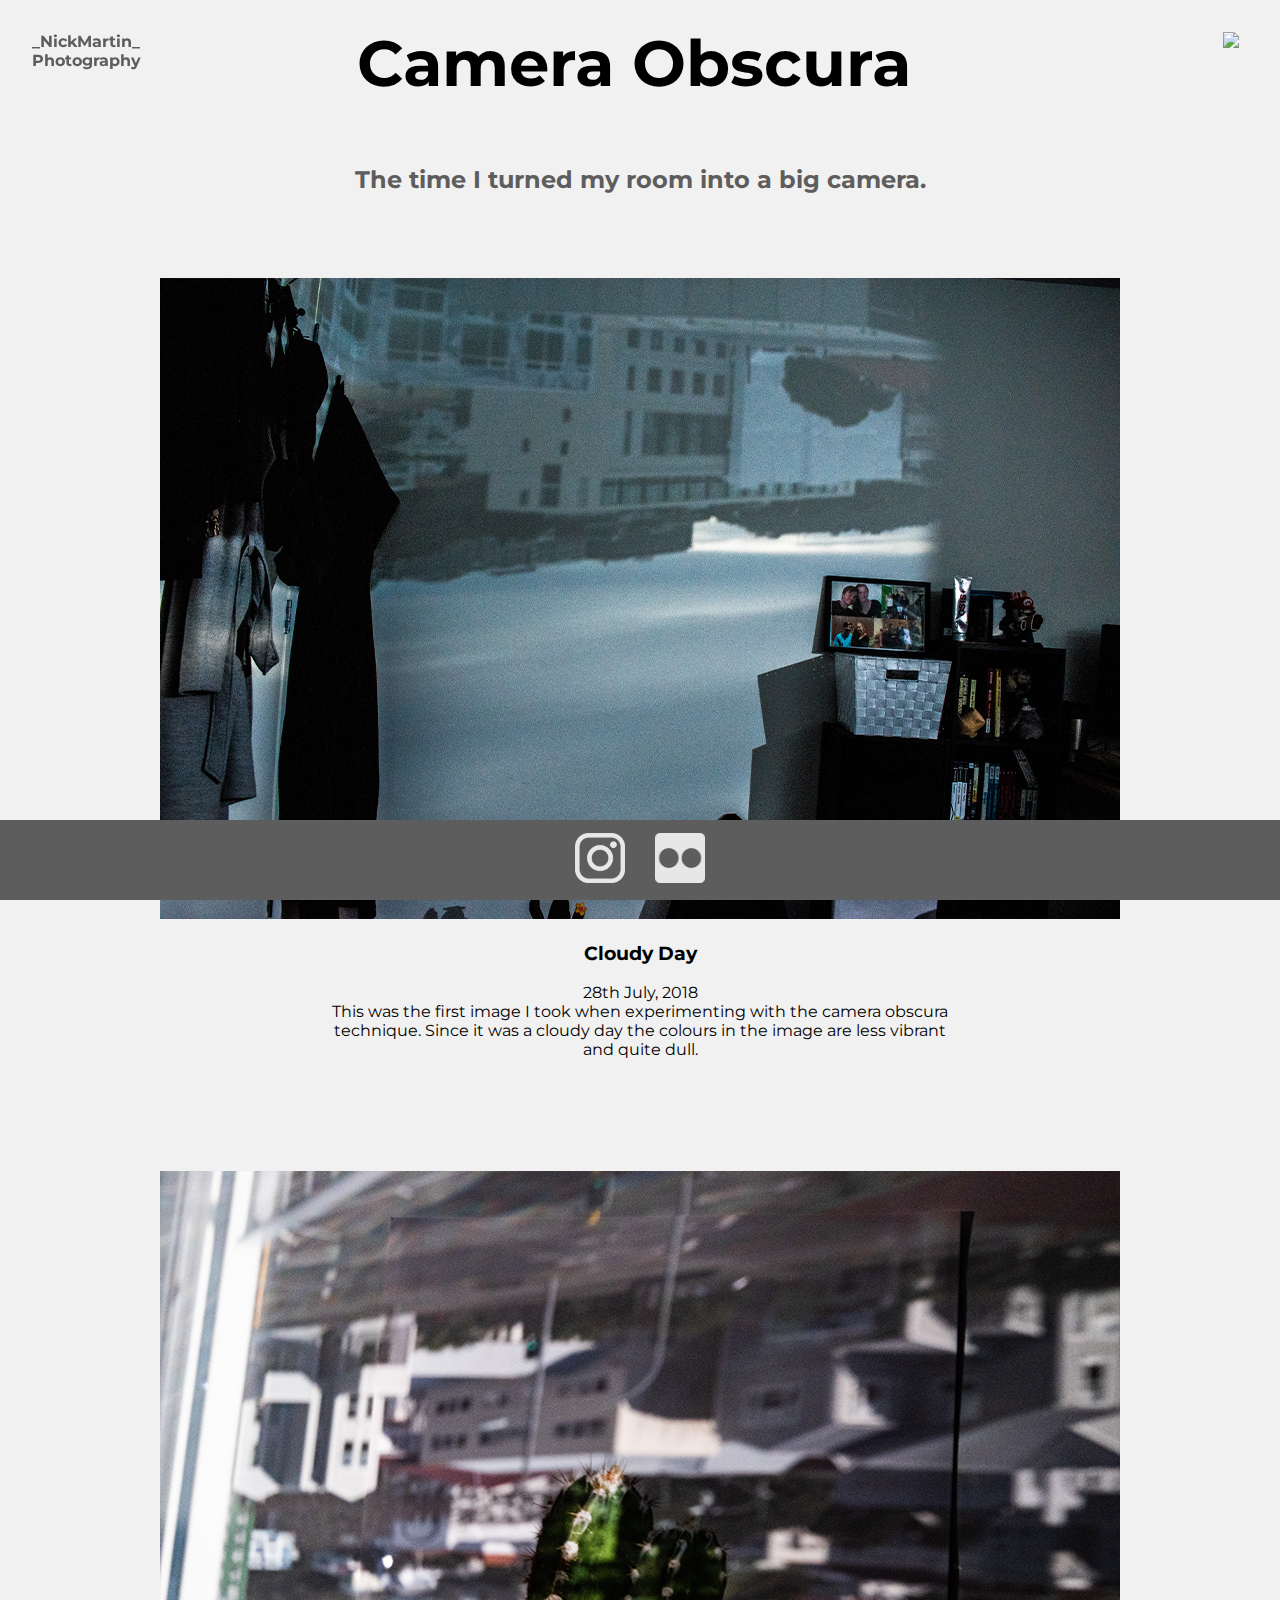
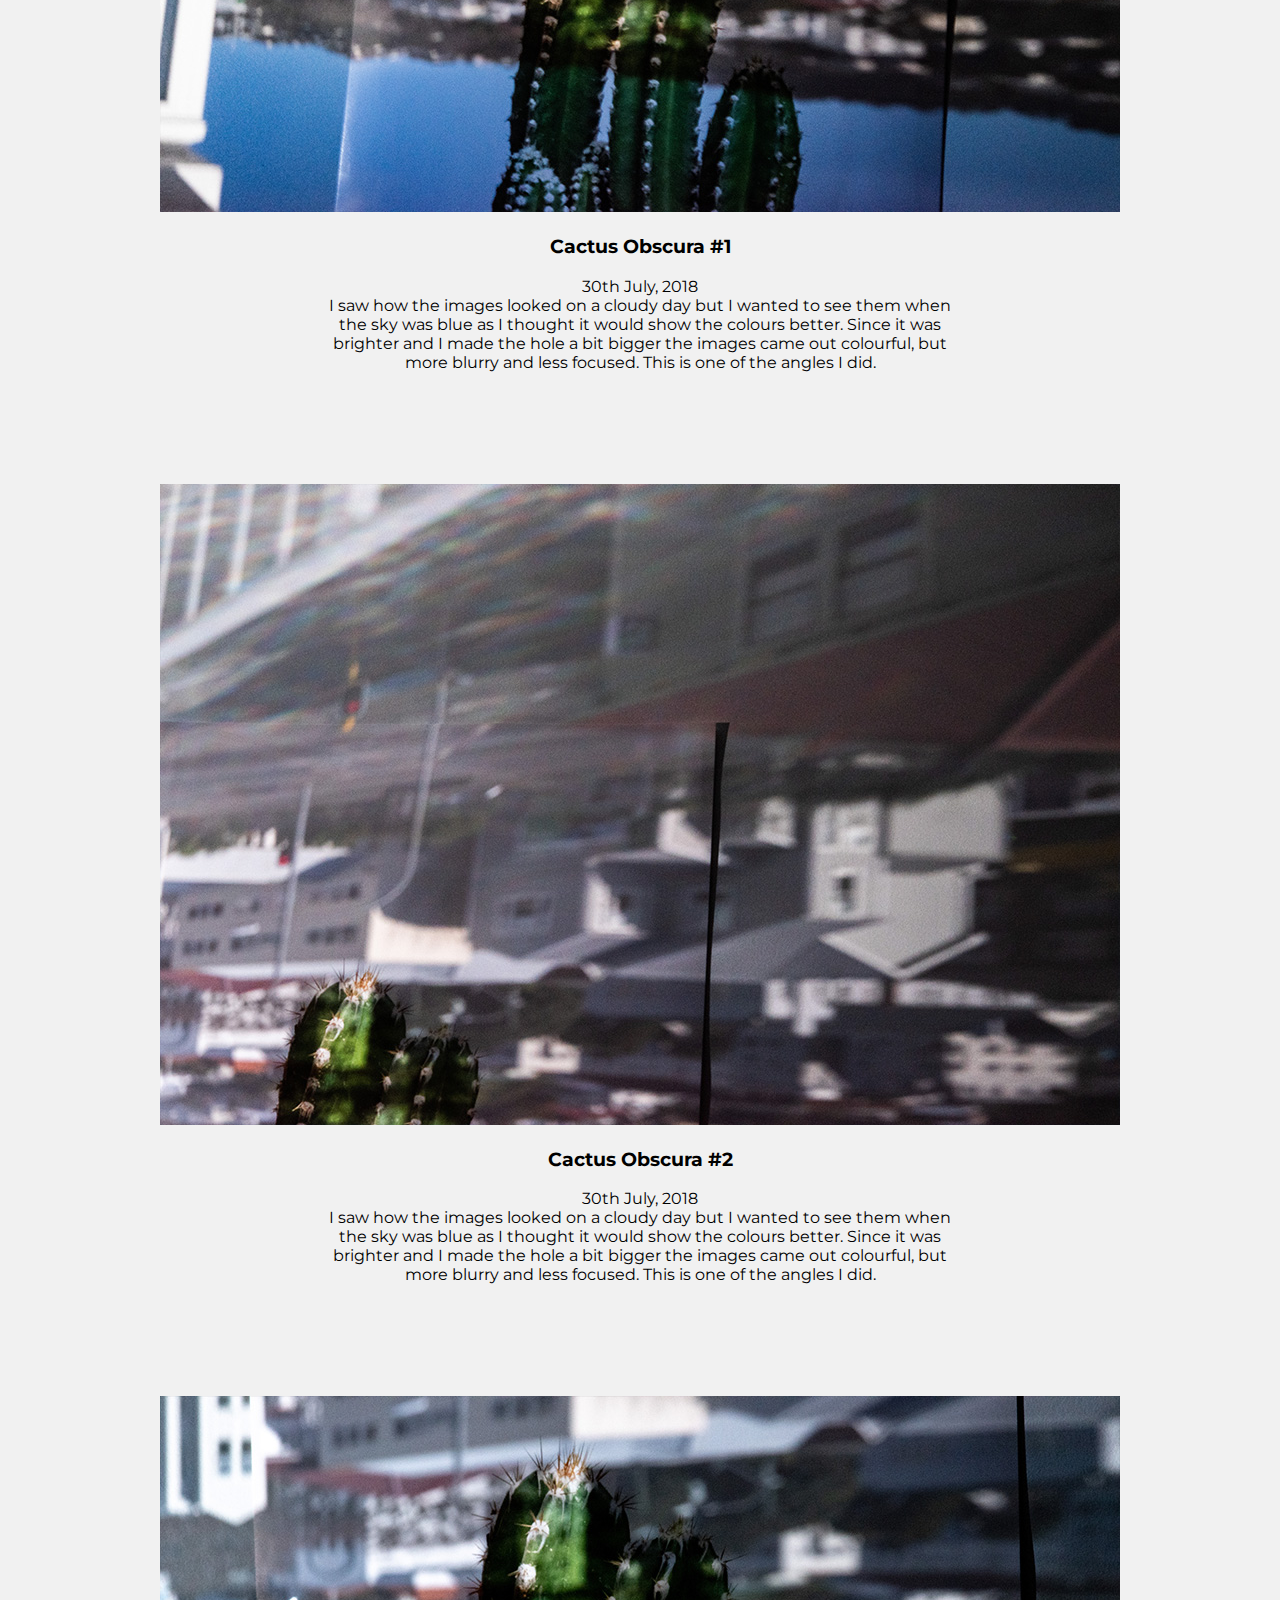
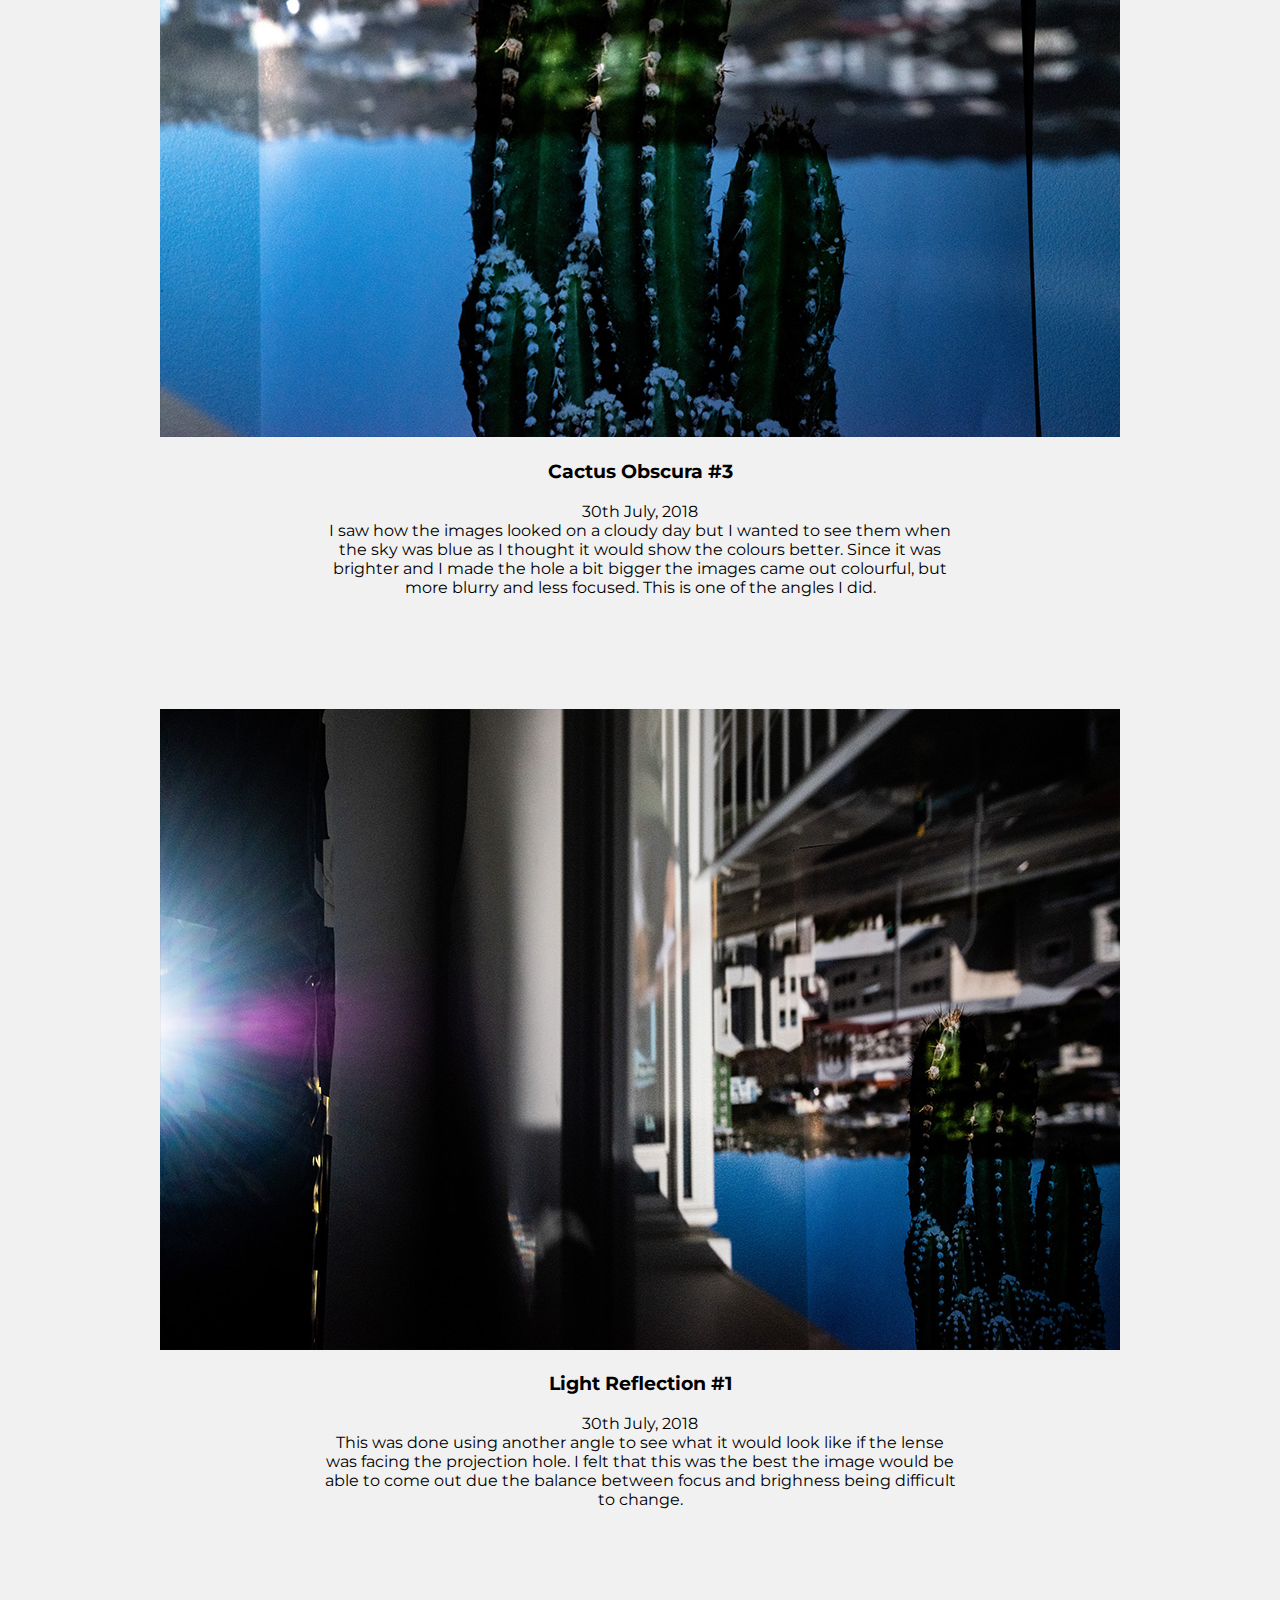
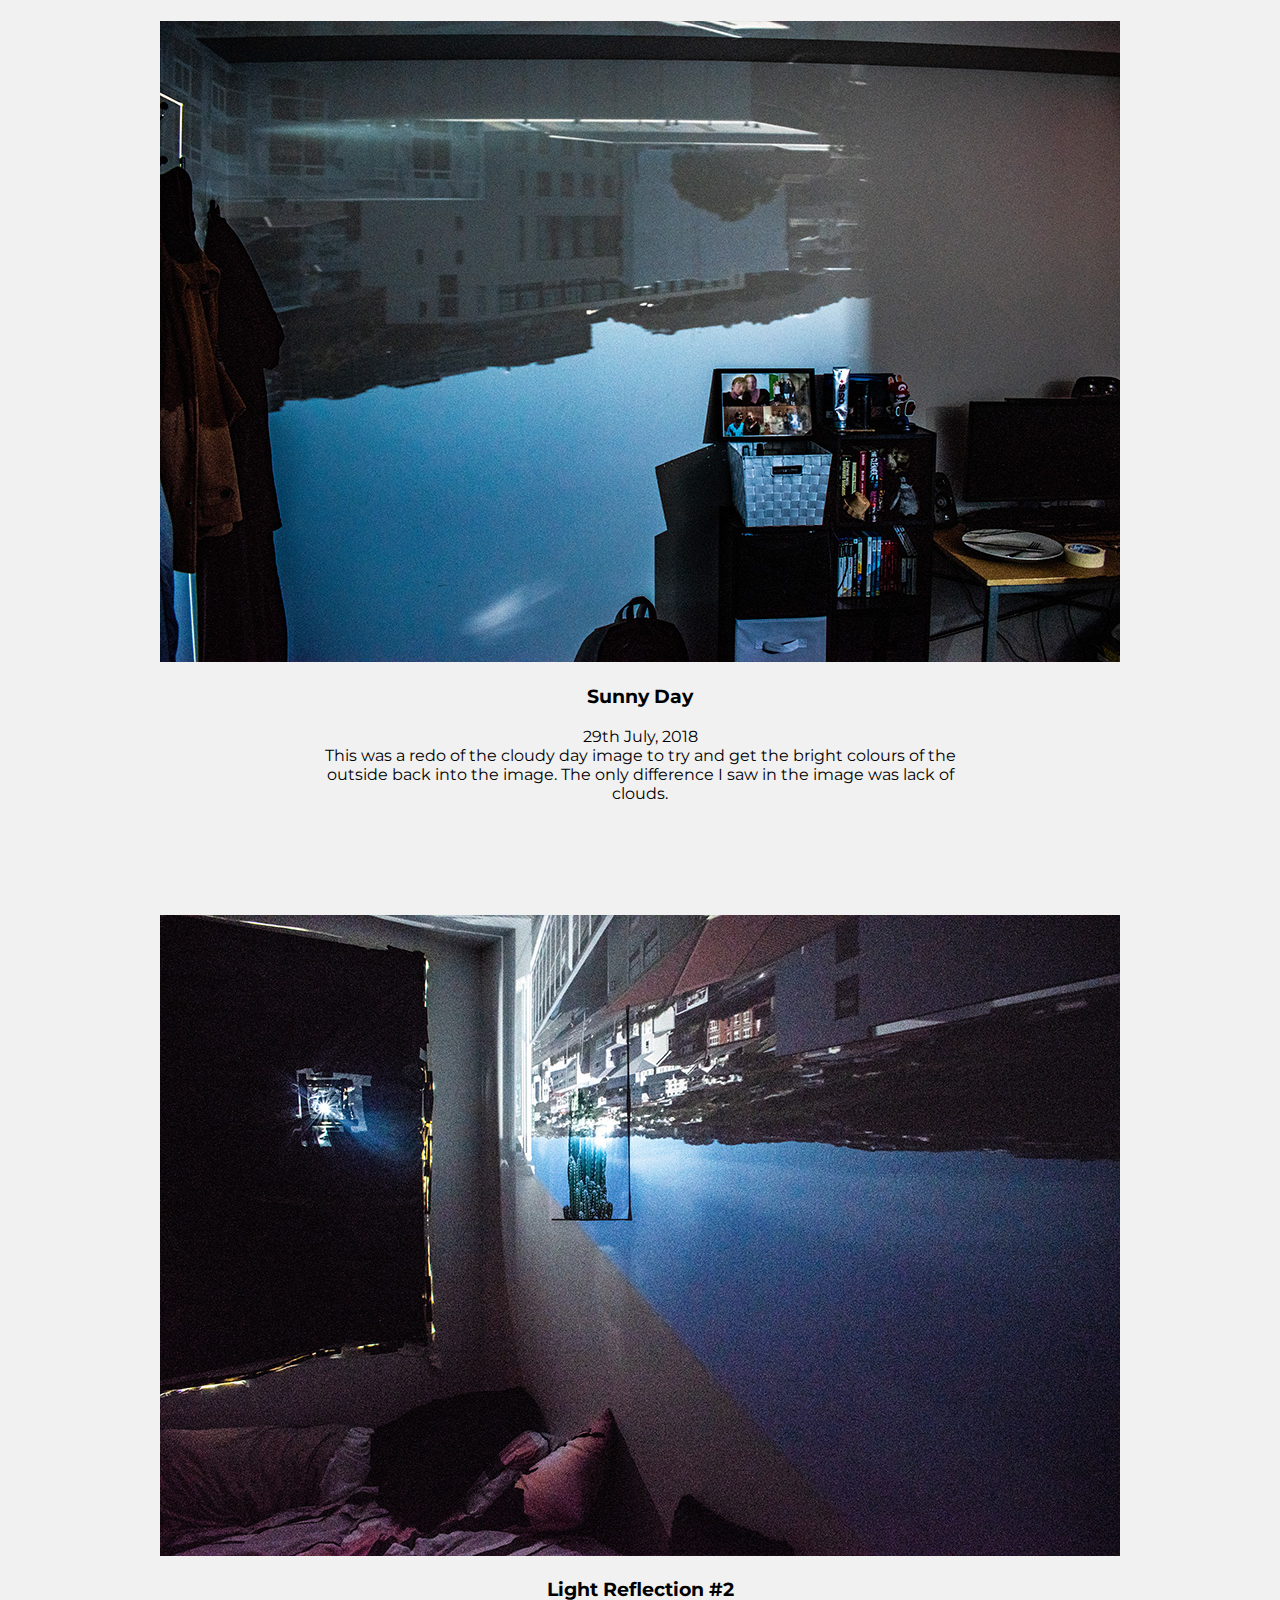
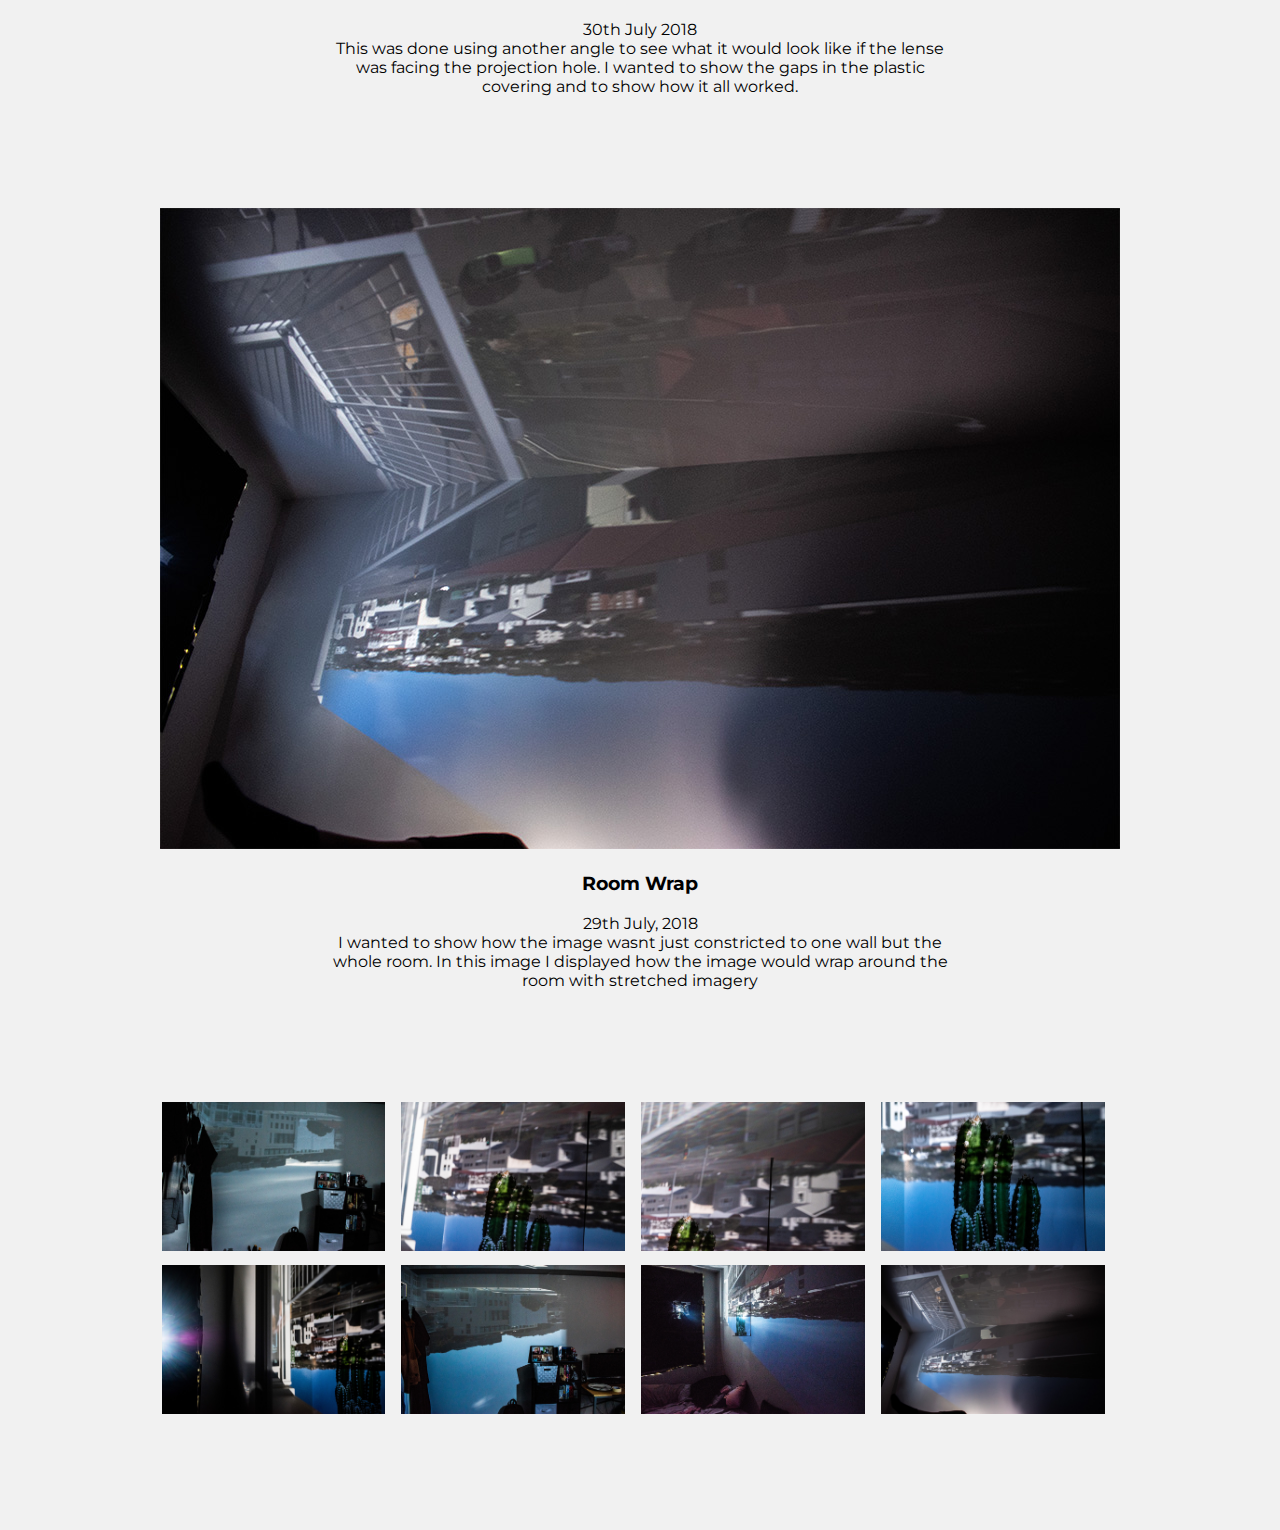
==== CameraObscura.html @ e23b74ee "Add files via upload" ====
<!DOCTYPE html>
<html lang="en">
<head>
    <meta charset="UTF-8">
    <meta name="viewport" content="width=device-width, initial-scale=1.0">
    <meta http-equiv="X-UA-Compatible" content="ie=edge">
    <link rel="stylesheet" href="style/style.css">
    <title>Camera Obscura</title>
</head>
<body>
    
	<nav id="overlay">
		
        <img src="style/images/Close.svg" class="close-btn" id="close-menu">
        
        <ul>
            <li>
                <a href="index.html">Gallery</a>
            </li>
            <li>
                <a href="CameraObscura.html">CameraObscura</a>
            </li>
            <li>
                <a href="LightPainting.html">LightPainting</a>
            </li>
            <li>
                <a href="Lumograph.html">Lomography</a>
            </li>
            <li>
                <a href="Mood.html">Mood</a>
            </li>
            <li>
                <a href="Night.html">Night</a>
            </li>
            <li>
                <a href="Sparetime.html">Sparetime</a>
            </li>
            <li>
                <a href="Contacts.html">Contact</a>
            </li>
        </ul>
	</nav>

	<header>
		<a href="index.html" class="logo">_NickMartin_ <br>Photography</a>
		<img src="style/images/Menu.svg" class="menu-btn" id="open-menu">
	</header>

	<section>
		<h1>Camera Obscura</h1>
	</section>

    <script>
        var overlay = document.getElementById('overlay');
        var closeMenu = document.getElementById('close-menu');

        document.getElementById('open-menu').addEventListener('click', function(){
            overlay.classList.add('show-menu');
        })

        document.getElementById('close-menu').addEventListener('click', function(){
            overlay.classList.remove('show-menu');
        })

        // Open the Modal
        function openModal() {
            document.getElementById("myModal").style.display = "block";
        }

        // Close the Modal
        function closeModal() {
            document.getElementById("myModal").style.display = "none";
        }

        var slideIndex = 1;
            showSlides(slideIndex);

        // Next/previous controls
        function plusSlides(n) {
            showSlides(slideIndex += n);
        }

        // Thumbnail image controls
        function currentSlide(n) {
            showSlides(slideIndex = n);
        }

        function showSlides(n) {
            var i;
            var slides = document.getElementsByClassName("mySlides");
            var dots = document.getElementsByClassName("demo");
            var captionText = document.getElementById("caption");
            if (n > slides.length) {slideIndex = 1}
            if (n < 1) {slideIndex = slides.length}
            for (i = 0; i < slides.length; i++) {
                slides[i].style.display = "none";
            }
            for (i = 0; i < dots.length; i++) {
                dots[i].className = dots[i].className.replace(" active", "");
            }
            slides[slideIndex-1].style.display = "block";
            dots[slideIndex-1].className += " active";
            captionText.innerHTML = dots[slideIndex-1].alt;
            }
    </script>

    <div class="homeText">
        <h2>The time I turned my room into a big camera.</h2>
    </div>

    <div class="Start">
        <img src="style/Images/CameraObscura/CO1.jpg">
        <h3>Cloudy Day</h3>
        <p>28th July, 2018<br>
        This was the first image I took when experimenting with the camera obscura technique. Since it was a cloudy day the colours in the image are less vibrant and quite dull.</p>
        <img src="style/Images/CameraObscura/CO2.jpg">
        <h3>Cactus Obscura #1</h3>
        <p>30th July, 2018<br>
        I saw how the images looked on a cloudy day but I wanted to see them when the sky was blue as I thought it would show the colours better. Since it was brighter and I made the hole a bit bigger the images came out colourful, but more blurry and less focused. This is one of the angles I did.</p>
        <img src="style/Images/CameraObscura/CO3.jpg">
        <h3>Cactus Obscura #2</h3>
        <p>30th July, 2018<br>
        I saw how the images looked on a cloudy day but I wanted to see them when the sky was blue as I thought it would show the colours better. Since it was brighter and I made the hole a bit bigger the images came out colourful, but more blurry and less focused. This is one of the angles I did.</p>
        <img src="style/Images/CameraObscura/CO4.jpg">
        <h3>Cactus Obscura #3</h3>
        <p>30th July, 2018<br>
        I saw how the images looked on a cloudy day but I wanted to see them when the sky was blue as I thought it would show the colours better. Since it was brighter and I made the hole a bit bigger the images came out colourful, but more blurry and less focused. This is one of the angles I did.</p>
        <img src="style/Images/CameraObscura/CO5.jpg">
        <h3>Light Reflection #1</h3>
        <p>30th July, 2018<br>
        This was done using another angle to see what it would look like if the lense was facing the projection hole. I felt that this was the best the image would be able to come out due the balance between focus and brighness being difficult to change. </p>
        <img src="style/Images/CameraObscura/CO6.jpg">
        <h3>Sunny Day</h3>
        <p>29th July, 2018<br>
        This was a redo of the cloudy day image to try and get the bright colours of the outside back into the image. The only difference I saw in the image was lack of clouds.</p>
        <img src="style/Images/CameraObscura/CO7.jpg">
        <h3>Light Reflection #2</h3>
        <p>30th July 2018<br>
        This was done using another angle to see what it would look like if the lense was facing the projection hole. I wanted to show the gaps in the plastic covering and to show how it all worked.</p>
        <img src="style/Images/CameraObscura/CO8.jpg">
        <h3>Room Wrap</h3>
        <p>29th July, 2018<br>
        I wanted to show how the image wasnt just constricted to one wall but the whole room. In this image I displayed how the image would wrap around the room with stretched imagery</p>
    </div>

    <div class="row">
        <div class="column">
            <img src="style/Images/CameraObscura/CO1.jpg" onclick="openModal();currentSlide(1)" class="hover-shadow">
        </div>
        <div class="column">
            <img src="style/Images/CameraObscura/CO2.jpg" onclick="openModal();currentSlide(2)" class="hover-shadow">
        </div>
        <div class="column">
            <img src="style/Images/CameraObscura/CO3.jpg" onclick="openModal();currentSlide(3)" class="hover-shadow">
        </div>
        <div class="column">
            <img src="style/Images/CameraObscura/CO4.jpg" onclick="openModal();currentSlide(4)" class="hover-shadow">
        </div>
    </div>
    <div class="row">
        <div class="column">
            <img src="style/Images/CameraObscura/CO5.jpg" onclick="openModal();currentSlide(5)" class="hover-shadow">
        </div>
        <div class="column">
            <img src="style/Images/CameraObscura/CO6.jpg" onclick="openModal();currentSlide(6)" class="hover-shadow">
        </div>
        <div class="column">
            <img src="style/Images/CameraObscura/CO7.jpg" onclick="openModal();currentSlide(7)" class="hover-shadow">
        </div>
        <div class="column">
            <img src="style/Images/CameraObscura/CO8.jpg" onclick="openModal();currentSlide(8)" class="hover-shadow">
        </div>
    </div>

    <div id="myModal" class="modal">
    <span class="close cursor" onclick="closeModal()">&times;</span>
    <div class="modal-content">

    <div class="mySlides">
      <div class="numbertext">1 / 8</div>
      <img src="style/Images/CameraObscura/CO1.jpg" style="width:100%">
    </div>

    <div class="mySlides">
      <div class="numbertext">2 / 8</div>
      <img src="style/Images/CameraObscura/CO2.jpg" style="width:100%">
    </div>

    <div class="mySlides">
      <div class="numbertext">3 / 8</div>
      <img src="style/Images/CameraObscura/CO3.jpg" style="width:100%">
    </div>

    <div class="mySlides">
      <div class="numbertext">4 / 8</div>
      <img src="style/Images/CameraObscura/CO4.jpg" style="width:100%">
    </div>

     <div class="mySlides">
      <div class="numbertext">5 / 8</div>
      <img src="style/Images/CameraObscura/CO5.jpg" style="width:100%">
    </div>

     <div class="mySlides">
      <div class="numbertext">6 / 8</div>
      <img src="style/Images/CameraObscura/CO6.jpg" style="width:100%">
    </div>

     <div class="mySlides">
      <div class="numbertext">7 / 8</div>
      <img src="style/Images/CameraObscura/CO7.jpg" style="width:100%">
    </div>

     <div class="mySlides">
      <div class="numbertext">8 / 8</div>
      <img src="style/Images/CameraObscura/CO8.jpg" style="width:100%">
    </div>

    <!-- Next/previous controls -->
    <a class="prev" onclick="plusSlides(-1)">&#10094;</a>
    <a class="next" onclick="plusSlides(1)">&#10095;</a>

    <!-- Caption text -->
    <div class="caption-container">
      <p id="caption"></p>
    </div>

    <div class="column">
      <img class="demo" src="style/Images/CameraObscura/CO1.jpg" onclick="currentSlide(1)" alt="Camera Obscura">
    </div>

    <div class="column">
      <img class="demo" src="style/Images/CameraObscura/CO2.jpg" onclick="currentSlide(2)" alt="Camera Obscura">
    </div>

    <div class="column">
      <img class="demo" src="style/Images/CameraObscura/CO3.jpg" onclick="currentSlide(3)" alt="Camera Obscura">
    </div>

    <div class="column">
      <img class="demo" src="style/Images/CameraObscura/CO4.jpg" onclick="currentSlide(4)" alt="Camera Obscura">
    </div>

    <div class="column">
      <img class="demo" src="style/Images/CameraObscura/CO5.jpg" onclick="currentSlide(5)" alt="Camera Obscura">
    </div>

    <div class="column">
      <img class="demo" src="style/Images/CameraObscura/CO6.jpg" onclick="currentSlide(6)" alt="Camera Obscura">
    </div>

    <div class="column">
      <img class="demo" src="style/Images/CameraObscura/CO7.jpg" onclick="currentSlide(7)" alt="Camera Obscura">
    </div>

    <div class="column">
      <img class="demo" src="style/Images/CameraObscura/CO8.jpg" onclick="currentSlide(8)" alt="Camera Obscura">
    </div>
</div>
</div>

    <div class="footer">
    <div class="logos">
        <a href="https://www.instagram.com/nick_martin_designs/">
            <img src="style/Images/InstagramLogo.png">
        </a>
        <a href="https://www.flickr.com/photos/159638855@N03/">
            <img src="style/Images/FlickrLogo.png">
        </a>      
    </div>
</div>

</body>
</html>
---- style/style.css ----
@import url("http://fonts.googleapis.com/css?family=Montserrat:400,700");
body, html {
  font-family: 'Montserrat';
  margin: 0;
  background-color: #f1f1f1;
  padding-bottom: 4%;
}

body a, html a {
  text-decoration: none;
}

header {
  padding: 2em;
}

header .logo {
  position: fixed;
  color: #5e5d5d;
  font-weight: bold;
}

header .menu-btn {
  width: 25px;
  float: right;
  cursor: pointer;
}

section {
  padding: 4em;
}

section h1 {
  font-size: 4em;
  margin: 1em, auto;
  margin-left: 12%;
  margin-top: -9%;
  width: 75%;
  text-align: center;
}

@media only screen and (max-width: 600px){
body{

}
nav ul{
  text-align: center;
  list-style-type: none;
  margin-top: 30%;
  padding: 0;
  }

  nav li {
    padding-bottom: -20px;
  }

  header .logo {
    position: relative;
  }

  section h1 {
    text-align: center;
    margin-left: 0;
    margin-top: 0%; 
  }

}


nav {
  position: absolute;
  background: #5e5d5d;
  padding: 2em;
  width: calc(100% - 4em);
  height: calc(100vh - 4em);
  display: none;
  -webkit-transform: scaleX(0);
          transform: scaleX(0);
  -webkit-transform-origin: right;
          transform-origin: right;
}

nav .close-btn {
  width: 18px;
  float: right;
  cursor: pointer;
  opacity: 0;
}

@media only screen and (min-width: 768px) {
nav ul {
  list-style-type: none;
  margin: 30% auto 0 auto;
  padding: 0;
  display: -ms-grid;
  display: grid;
  -ms-grid-columns: (2)[4];
      grid-template-columns: repeat(4, auto);
  width: 80%;
}}

nav a {
  color: white;
  font-weight: bold;
  font-size: 1.8em;
}

nav li {
  opacity: 0;
  margin-bottom: 10%;
}


.show-menu {
  display: block;
  -webkit-animation: slide-menu 1s ease-in forwards;
          animation: slide-menu 1s ease-in forwards;
}

.show-menu .close-btn {
  -webkit-animation: show-x 1s 1s forwards;
          animation: show-x 1s 1s forwards;
}

.show-menu li:nth-of-type(1) {
  -webkit-animation: menu-item-anim .6s forwards 1s ease-in-out;
          animation: menu-item-anim .6s forwards 1s ease-in-out;
}

.show-menu li:nth-of-type(2) {
  -webkit-animation: menu-item-anim .6s forwards 1.2s ease-in-out;
          animation: menu-item-anim .6s forwards 1.2s ease-in-out;
}

.show-menu li:nth-of-type(3) {
  -webkit-animation: menu-item-anim .6s forwards 1.4s ease-in-out;
          animation: menu-item-anim .6s forwards 1.4s ease-in-out;
}

.show-menu li:nth-of-type(4) {
  -webkit-animation: menu-item-anim .6s forwards 1.6s ease-in-out;
          animation: menu-item-anim .6s forwards 1.6s ease-in-out;
}

.show-menu li:nth-of-type(5) {
  -webkit-animation: menu-item-anim .6s forwards 1.8s ease-in-out;
          animation: menu-item-anim .6s forwards 1.8s ease-in-out;
}

.show-menu li:nth-of-type(6) {
  -webkit-animation: menu-item-anim .6s forwards 2.0s ease-in-out;
          animation: menu-item-anim .6s forwards 2.0s ease-in-out;
}

.show-menu li:nth-of-type(7) {
  -webkit-animation: menu-item-anim .6s forwards 2.2s ease-in-out;
          animation: menu-item-anim .6s forwards 2.2s ease-in-out;
}

.show-menu li:nth-of-type(8) {
  -webkit-animation: menu-item-anim .6s forwards 2.4s ease-in-out;
          animation: menu-item-anim .6s forwards 2.4s ease-in-out;
}


@-webkit-keyframes slide-menu {
  from {
    -webkit-transform: scaleX(0);
            transform: scaleX(0);
  }
  to {
    -webkit-transform: scaleX(1);
            transform: scaleX(1);
  }
}

@keyframes slide-menu {
  from {
    -webkit-transform: scaleX(0);
            transform: scaleX(0);
  }
  to {
    -webkit-transform: scaleX(1);
            transform: scaleX(1);
  }
}

@-webkit-keyframes show-x {
  from {
    opacity: 0;
  }
  to {
    opacity: 1;
  }
}

@keyframes show-x {
  from {
    opacity: 0;
  }
  to {
    opacity: 1;
  }
}

@-webkit-keyframes menu-item-anim {
  from {
    -webkit-transform: translateY(60%);
            transform: translateY(60%);
    opacity: 0;
  }
  to {
    -webkit-transform: translateY(0);
            transform: translateY(0);
    opacity: 1;
  }
}

@keyframes menu-item-anim {
  from {
    -webkit-transform: translateY(60%);
            transform: translateY(60%);
    opacity: 0;
  }
  to {
    -webkit-transform: translateY(0);
            transform: translateY(0);
    opacity: 1;
  }
}


.homeText{
  margin-top: -5%;
  padding-bottom: 5%;
  text-align: center;
  color: #5e5d5d;
  font-size: 1.0em;
  margin-left: 25%;
  margin-right: 25%;
}

.Start{
  text-align: center;
}

.Start p {
  padding-bottom: 7.5%;
  margin-left: 25%;
  margin-right:25%; 
}

.column .row::after {
  content: "";
  clear: both;
  display: table;
}

.column img {
  width: 100%;
  height: auto;
}

.row > .column {
  padding: 0 8px;
}
.row{
  padding-left: 12%;
  padding-right: 12%;
}

.row:after {
  content: "";
  display: table;
  clear: both;
  padding-bottom: 1%;
}

/* Create four equal columns that floats next to eachother */
.column {
  float: left;
  width: 23%;
}

/* The Modal (background) */
.modal {
  display: none;
  position: fixed;
  z-index: 1;
  padding-top: 100px;
  left: 0;
  top: 0;
  width: 100%;
  height: 100%;
  overflow: auto;
  background-color: black;
}

/* Modal Content */
.modal-content {
  position: relative;
  background-color: #fefefe;
  margin: auto;
  padding: 0;
  width: 90%;
  max-width: 1200px;
}

/* The Close Button */
.close {
  color: white;
  position: absolute;
  top: 10px;
  right: 25px;
  font-size: 35px;
  font-weight: bold;
}

.close:hover,
.close:focus {
  color: #999;
  text-decoration: none;
  cursor: pointer;
}

/* Hide the slides by default */
.mySlides {
  display: none;
}

/* Next & previous buttons */
.prev,
.next {
  cursor: pointer;
  position: absolute;
  top: 50%;
  width: auto;
  padding: 16px;
  margin-top: -50px;
  color: white;
  font-weight: bold;
  font-size: 20px;
  transition: 0.6s ease;
  border-radius: 0 3px 3px 0;
  user-select: none;
  -webkit-user-select: none;
}

/* Position the "next button" to the right */
.next {
  right: 0;
  border-radius: 3px 0 0 3px;
}

/* On hover, add a black background color with a little bit see-through */
.prev:hover,
.next:hover {
  background-color: rgba(0, 0, 0, 0.8);
}

/* Number text (1/3 etc) */
.numbertext {
  color: #f2f2f2;
  font-size: 12px;
  padding: 8px 12px;
  position: absolute;
  top: 0;
}

/* Caption text */
.caption-container {
  text-align: center;
  background-color: black;
  padding: 2px 16px;
  color: white;
}

img.demo {
  opacity: 0.6;
}

.active,
.demo:hover {
  opacity: 1;
}

img.hover-shadow {
  transition: 0.3s;
}

.hover-shadow:hover {
  box-shadow: 0 4px 8px 0 rgba(0, 0, 0, 0.2), 0 6px 20px 0 rgba(0, 0, 0, 0.19);
}

.footer {
  position: fixed;
  left: 0;
  bottom: 0;
  width: 100%;
  background-color: #5e5d5d;
  color: #f1f1f1;
  text-align: center;
}

.logos img{
  width: 50px;
  padding: 1%
}

/* From www.w3school.com */
/* Style inputs with type="text", select elements and textareas */
input[type=text], select, textarea {
  width: 100%; /* Full width */
  padding: 12px; /* Some padding */  
  border: 1px solid #ccc; /* Gray border */
  border-radius: 4px; /* Rounded borders */
  box-sizing: border-box; /* Make sure that padding and width stays in place */
  margin-top: 6px; /* Add a top margin */
  margin-bottom: 16px; /* Bottom margin */
  resize: vertical /* Allow the user to vertically resize the textarea (not horizontally) */
}

/* Style the submit button with a specific background color etc */
input[type=button] {
  background-color: #5e5d5d;
  color: white;
  padding: 12px 20px;
  border: none;
  border-radius: 4px;
  cursor: pointer;
  margin-left: 45%;
}

/* When moving the mouse over the submit button, add a darker green color */
input[type=button]:hover {
  background-color: #828282;
  color: #f1f1f1;
}

/* Add a background color and some padding around the form */
.container {
  border-radius: 5px;
  background-color: #f2f2f2;
  padding: 20px;
  margin-left: 25%;
  margin-right: 25%;
}
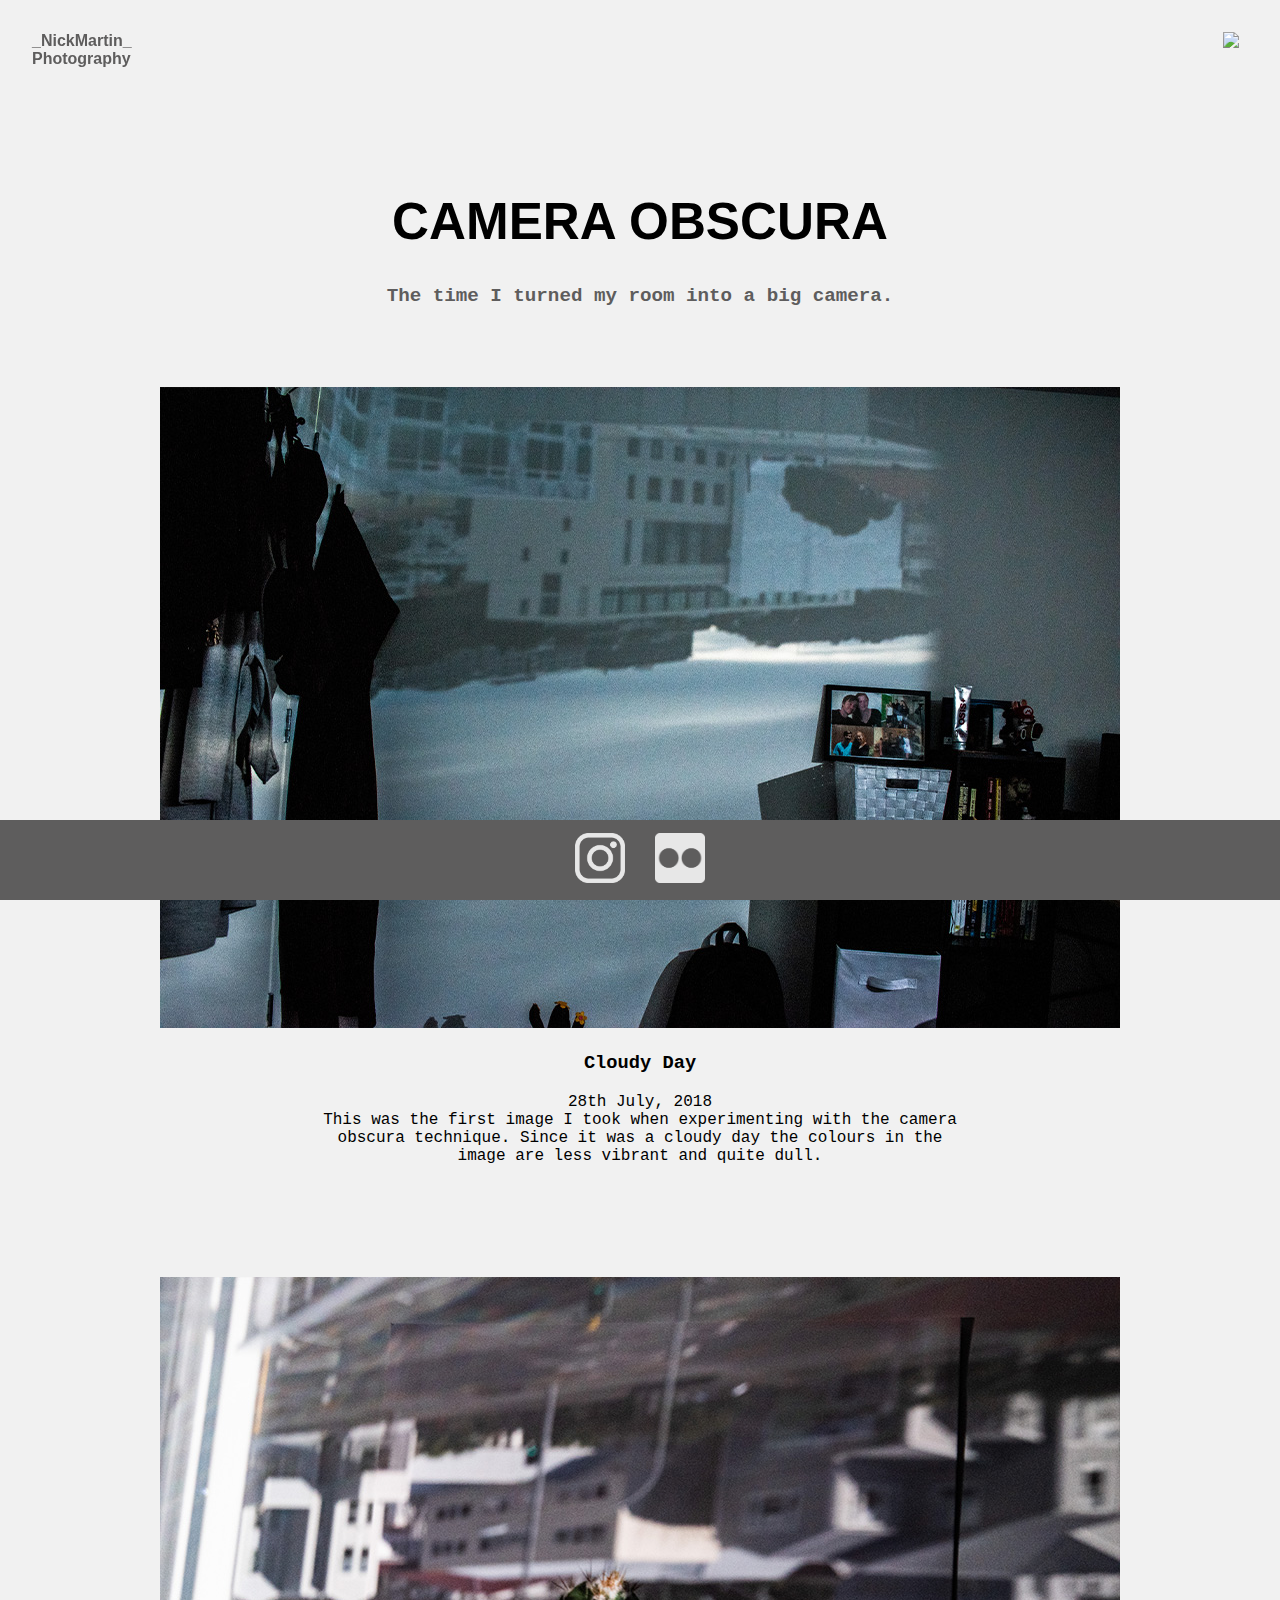
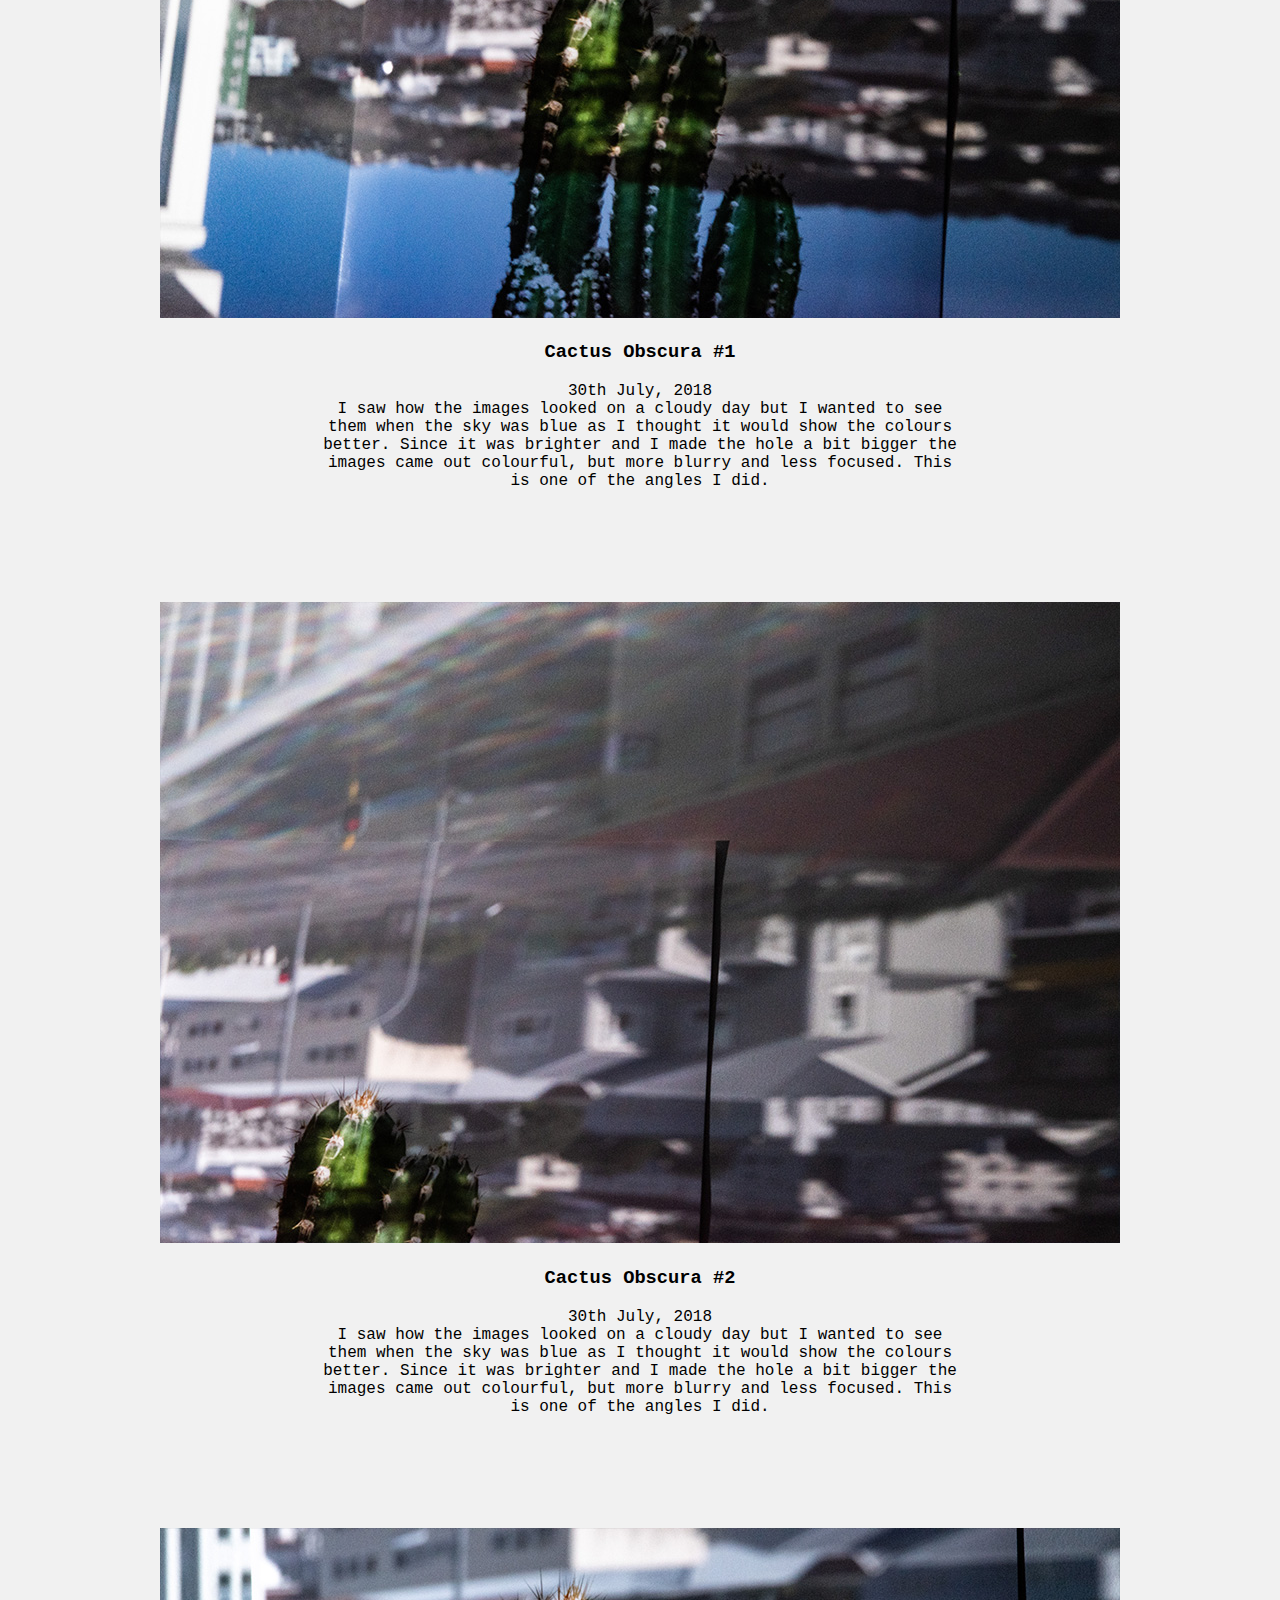
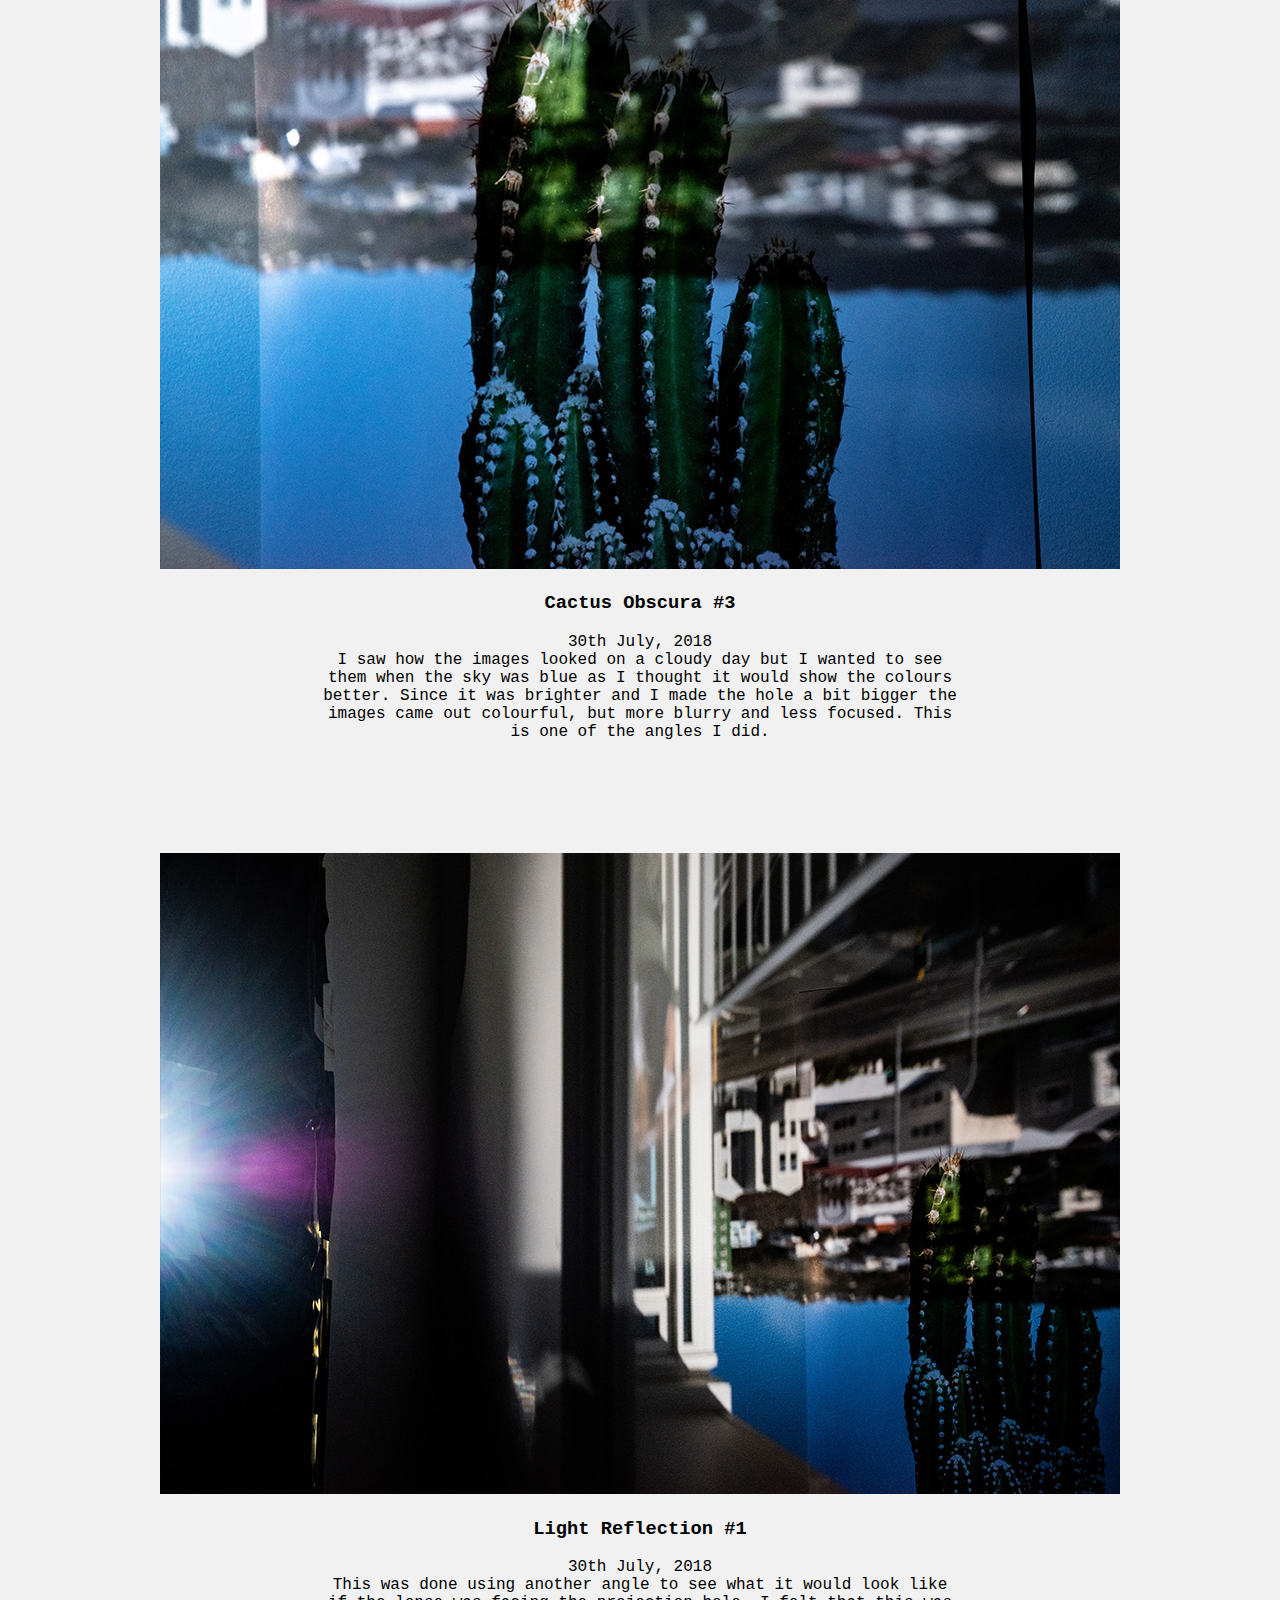
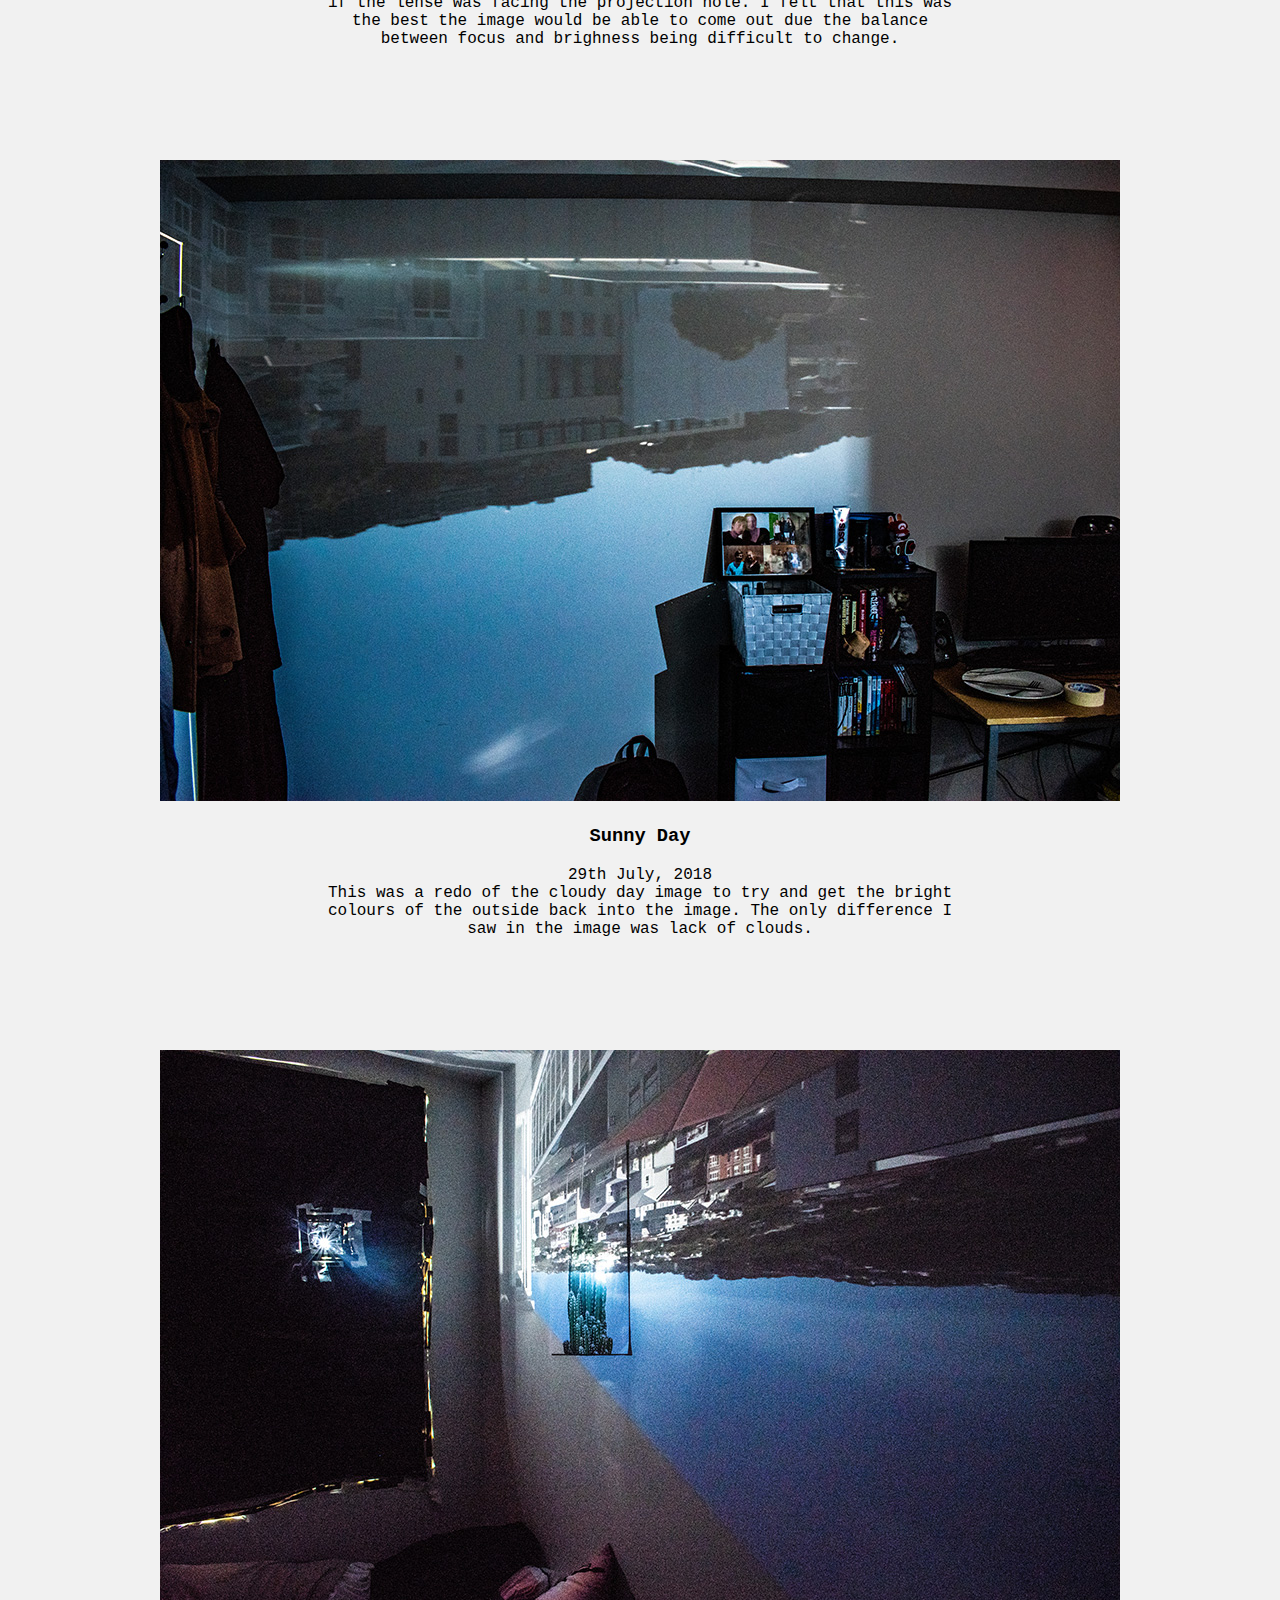
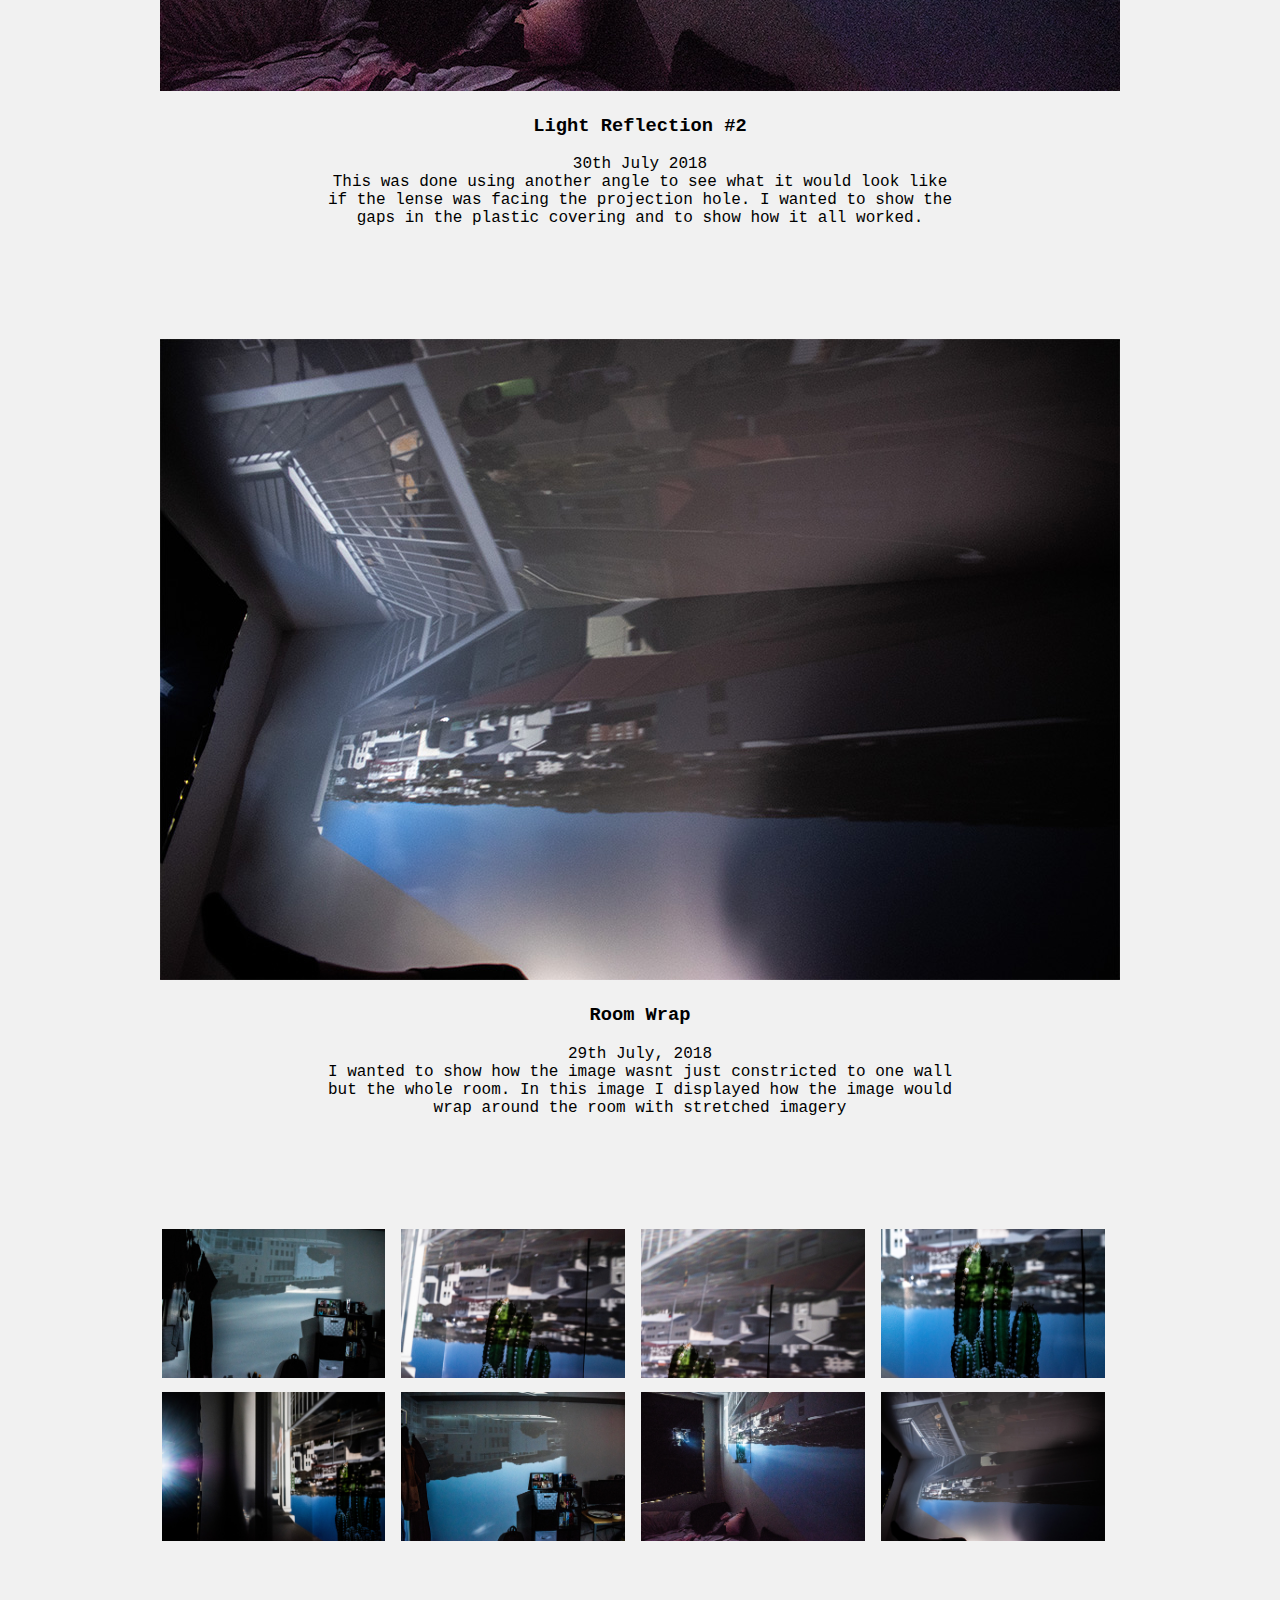
==== commit 539ce538: "Add files via upload" ====
--- a/CameraObscura.html
+++ b/CameraObscura.html
@@ -46,9 +46,9 @@
 		<img src="style/images/Menu.svg" class="menu-btn" id="open-menu">
 	</header>
 
-	<section>
-		<h1>Camera Obscura</h1>
-	</section>
+	<div class="mobile">
+        <h1>Camera Obscura</h1>
+    </div>
 
     <script>
         var overlay = document.getElementById('overlay');
--- a/style/style.css
+++ b/style/style.css
@@ -1,6 +1,6 @@
 @import url("http://fonts.googleapis.com/css?family=Montserrat:400,700");
 body, html {
-  font-family: 'Montserrat';
+  font-family: "Helvetica", Arial, sans-serif;
   margin: 0;
   background-color: #f1f1f1;
   padding-bottom: 4%;
@@ -26,229 +26,122 @@
   cursor: pointer;
 }
 
-section {
-  padding: 4em;
-}
-
-section h1 {
-  font-size: 4em;
-  margin: 1em, auto;
-  margin-left: 12%;
-  margin-top: -9%;
-  width: 75%;
-  text-align: center;
-}
-
-@media only screen and (max-width: 600px){
-body{
-
-}
-nav ul{
-  text-align: center;
-  list-style-type: none;
-  margin-top: 30%;
-  padding: 0;
-  }
-
-  nav li {
-    padding-bottom: -20px;
-  }
-
-  header .logo {
-    position: relative;
-  }
-
-  section h1 {
-    text-align: center;
-    margin-left: 0;
-    margin-top: 0%; 
-  }
-
-}
-
-
-nav {
-  position: absolute;
-  background: #5e5d5d;
-  padding: 2em;
-  width: calc(100% - 4em);
-  height: calc(100vh - 4em);
-  display: none;
-  -webkit-transform: scaleX(0);
-          transform: scaleX(0);
-  -webkit-transform-origin: right;
-          transform-origin: right;
-}
-
-nav .close-btn {
-  width: 18px;
-  float: right;
-  cursor: pointer;
-  opacity: 0;
-}
-
-@media only screen and (min-width: 768px) {
-nav ul {
-  list-style-type: none;
-  margin: 30% auto 0 auto;
-  padding: 0;
-  display: -ms-grid;
-  display: grid;
-  -ms-grid-columns: (2)[4];
-      grid-template-columns: repeat(4, auto);
-  width: 80%;
-}}
-
-nav a {
-  color: white;
-  font-weight: bold;
-  font-size: 1.8em;
-}
-
-nav li {
-  opacity: 0;
-  margin-bottom: 10%;
-}
-
-
-.show-menu {
-  display: block;
-  -webkit-animation: slide-menu 1s ease-in forwards;
-          animation: slide-menu 1s ease-in forwards;
-}
-
-.show-menu .close-btn {
-  -webkit-animation: show-x 1s 1s forwards;
-          animation: show-x 1s 1s forwards;
-}
-
-.show-menu li:nth-of-type(1) {
-  -webkit-animation: menu-item-anim .6s forwards 1s ease-in-out;
-          animation: menu-item-anim .6s forwards 1s ease-in-out;
-}
-
-.show-menu li:nth-of-type(2) {
-  -webkit-animation: menu-item-anim .6s forwards 1.2s ease-in-out;
-          animation: menu-item-anim .6s forwards 1.2s ease-in-out;
-}
-
-.show-menu li:nth-of-type(3) {
-  -webkit-animation: menu-item-anim .6s forwards 1.4s ease-in-out;
-          animation: menu-item-anim .6s forwards 1.4s ease-in-out;
-}
-
-.show-menu li:nth-of-type(4) {
-  -webkit-animation: menu-item-anim .6s forwards 1.6s ease-in-out;
-          animation: menu-item-anim .6s forwards 1.6s ease-in-out;
-}
-
-.show-menu li:nth-of-type(5) {
-  -webkit-animation: menu-item-anim .6s forwards 1.8s ease-in-out;
-          animation: menu-item-anim .6s forwards 1.8s ease-in-out;
-}
-
-.show-menu li:nth-of-type(6) {
-  -webkit-animation: menu-item-anim .6s forwards 2.0s ease-in-out;
-          animation: menu-item-anim .6s forwards 2.0s ease-in-out;
-}
-
-.show-menu li:nth-of-type(7) {
-  -webkit-animation: menu-item-anim .6s forwards 2.2s ease-in-out;
-          animation: menu-item-anim .6s forwards 2.2s ease-in-out;
-}
-
-.show-menu li:nth-of-type(8) {
-  -webkit-animation: menu-item-anim .6s forwards 2.4s ease-in-out;
-          animation: menu-item-anim .6s forwards 2.4s ease-in-out;
-}
-
-
-@-webkit-keyframes slide-menu {
-  from {
-    -webkit-transform: scaleX(0);
-            transform: scaleX(0);
-  }
-  to {
-    -webkit-transform: scaleX(1);
-            transform: scaleX(1);
-  }
-}
-
-@keyframes slide-menu {
-  from {
-    -webkit-transform: scaleX(0);
-            transform: scaleX(0);
-  }
-  to {
-    -webkit-transform: scaleX(1);
-            transform: scaleX(1);
-  }
-}
-
-@-webkit-keyframes show-x {
-  from {
-    opacity: 0;
-  }
-  to {
-    opacity: 1;
-  }
-}
-
-@keyframes show-x {
-  from {
-    opacity: 0;
-  }
-  to {
-    opacity: 1;
-  }
-}
-
-@-webkit-keyframes menu-item-anim {
-  from {
-    -webkit-transform: translateY(60%);
-            transform: translateY(60%);
-    opacity: 0;
-  }
-  to {
-    -webkit-transform: translateY(0);
-            transform: translateY(0);
-    opacity: 1;
-  }
-}
-
-@keyframes menu-item-anim {
-  from {
-    -webkit-transform: translateY(60%);
-            transform: translateY(60%);
-    opacity: 0;
-  }
-  to {
-    -webkit-transform: translateY(0);
-            transform: translateY(0);
-    opacity: 1;
-  }
-}
-
+.mobile h1 {
+  text-transform: uppercase;
+  font-size: 3.2em;
+  text-align: center;
+  margin-left: -5%;
+  margin-right: -5%; 
+  margin-top: 10%;
+  padding-bottom: 5%;
+}
 
 .homeText{
+  font-family: "Courier New", Times, serif;
+  font-weight:normal;
   margin-top: -5%;
   padding-bottom: 5%;
   text-align: center;
   color: #5e5d5d;
-  font-size: 1.0em;
+  font-size: 0.8em;
   margin-left: 25%;
   margin-right: 25%;
 }
 
+
+/*discription text*/
+
 .Start{
-  text-align: center;
-}
-
+  font-family: "Courier New", Times, serif;
+  text-align: center;
+}
+
+@media only screen and (min-width: 768px) {
 .Start p {
   padding-bottom: 7.5%;
   margin-left: 25%;
   margin-right:25%; 
-}
+}}
+
+img.demo {
+  opacity: 0.6;
+}
+
+.active,
+.demo:hover {
+  opacity: 1;
+}
+
+img.hover-shadow {
+  transition: 0.3s;
+}
+
+.hover-shadow:hover {
+  box-shadow: 0 4px 8px 0 rgba(0, 0, 0, 0.2), 0 6px 20px 0 rgba(0, 0, 0, 0.19);
+}
+
+
+/*footer*/
+
+.footer {
+  position: fixed;
+  left: 0;
+  bottom: 0;
+  width: 100%;
+  background-color: #5e5d5d;
+  color: #f1f1f1;
+  text-align: center;
+}
+
+.logos img{
+  width: 50px;
+  padding: 1%
+}
+
+
+/*Contacts page*/
+
+/* From www.w3school.com */
+/* Style inputs with type="text", select elements and textareas */
+input[type=text], select, textarea {
+  width: 100%; /* Full width */
+  padding: 12px; /* Some padding */  
+  border: 1px solid #ccc; /* Gray border */
+  border-radius: 4px; /* Rounded borders */
+  box-sizing: border-box; /* Make sure that padding and width stays in place */
+  margin-top: 6px; /* Add a top margin */
+  margin-bottom: 16px; /* Bottom margin */
+  resize: vertical /* Allow the user to vertically resize the textarea (not horizontally) */
+}
+
+/* Style the submit button with a specific background color etc */
+input[type=button] {
+  background-color: #5e5d5d;
+  color: white;
+  padding: 12px 20px;
+  border: none;
+  border-radius: 4px;
+  cursor: pointer;
+  margin-left: 45%;
+}
+
+/* When moving the mouse over the submit button, add a darker green color */
+input[type=button]:hover {
+  background-color: #828282;
+  color: #f1f1f1;
+}
+
+/* Add a background color and some padding around the form */
+.container {
+  border-radius: 5px;
+  background-color: #f2f2f2;
+  padding: 20px;
+  margin-left: 25%;
+  margin-right: 25%;
+}
+
+
+/*Slides/galleries*/
 
 .column .row::after {
   content: "";
@@ -375,73 +268,254 @@
   color: white;
 }
 
-img.demo {
-  opacity: 0.6;
-}
-
-.active,
-.demo:hover {
-  opacity: 1;
-}
-
-img.hover-shadow {
-  transition: 0.3s;
-}
-
-.hover-shadow:hover {
-  box-shadow: 0 4px 8px 0 rgba(0, 0, 0, 0.2), 0 6px 20px 0 rgba(0, 0, 0, 0.19);
-}
-
-.footer {
-  position: fixed;
-  left: 0;
-  bottom: 0;
+
+ /*Menu*/
+
+nav {
+  position: absolute;
+  background: #5e5d5d;
+  padding: 2em;
+  width: calc(100% - 4em);
+  height: calc(100vh - 4em);
+  display: none;
+  -webkit-transform: scaleX(0);
+          transform: scaleX(0);
+  -webkit-transform-origin: right;
+          transform-origin: right;
+}
+
+nav .close-btn {
+  width: 18px;
+  float: right;
+  cursor: pointer;
+  opacity: 0;
+}
+
+@media only screen and (min-width: 768px) {
+nav ul {
+  list-style-type: none;
+  margin: 30% auto 0 auto;
+  padding: 0;
+  display: -ms-grid;
+  display: grid;
+  -ms-grid-columns: (2)[4];
+      grid-template-columns: repeat(4, auto);
+  width: 80%;
+}}
+
+nav a {
+  color: white;
+  font-weight: bold;
+  font-size: 1.8em;
+}
+
+nav li {
+  opacity: 0;
+  margin-bottom: 10%;
+}
+
+.show-menu {
+  display: block;
+  -webkit-animation: slide-menu 1s ease-in forwards;
+          animation: slide-menu 1s ease-in forwards;
+}
+
+.show-menu .close-btn {
+  -webkit-animation: show-x 1s 1s forwards;
+          animation: show-x 1s 1s forwards;
+}
+
+.show-menu li:nth-of-type(1) {
+  -webkit-animation: menu-item-anim .6s forwards 1s ease-in-out;
+          animation: menu-item-anim .6s forwards 1s ease-in-out;
+}
+
+.show-menu li:nth-of-type(2) {
+  -webkit-animation: menu-item-anim .6s forwards 1.2s ease-in-out;
+          animation: menu-item-anim .6s forwards 1.2s ease-in-out;
+}
+
+.show-menu li:nth-of-type(3) {
+  -webkit-animation: menu-item-anim .6s forwards 1.4s ease-in-out;
+          animation: menu-item-anim .6s forwards 1.4s ease-in-out;
+}
+
+.show-menu li:nth-of-type(4) {
+  -webkit-animation: menu-item-anim .6s forwards 1.6s ease-in-out;
+          animation: menu-item-anim .6s forwards 1.6s ease-in-out;
+}
+
+.show-menu li:nth-of-type(5) {
+  -webkit-animation: menu-item-anim .6s forwards 1.8s ease-in-out;
+          animation: menu-item-anim .6s forwards 1.8s ease-in-out;
+}
+
+.show-menu li:nth-of-type(6) {
+  -webkit-animation: menu-item-anim .6s forwards 2.0s ease-in-out;
+          animation: menu-item-anim .6s forwards 2.0s ease-in-out;
+}
+
+.show-menu li:nth-of-type(7) {
+  -webkit-animation: menu-item-anim .6s forwards 2.2s ease-in-out;
+          animation: menu-item-anim .6s forwards 2.2s ease-in-out;
+}
+
+.show-menu li:nth-of-type(8) {
+  -webkit-animation: menu-item-anim .6s forwards 2.4s ease-in-out;
+          animation: menu-item-anim .6s forwards 2.4s ease-in-out;
+}
+
+
+@-webkit-keyframes slide-menu {
+  from {
+    -webkit-transform: scaleX(0);
+            transform: scaleX(0);
+  }
+  to {
+    -webkit-transform: scaleX(1);
+            transform: scaleX(1);
+  }
+}
+
+@keyframes slide-menu {
+  from {
+    -webkit-transform: scaleX(0);
+            transform: scaleX(0);
+  }
+  to {
+    -webkit-transform: scaleX(1);
+            transform: scaleX(1);
+  }
+}
+
+@-webkit-keyframes show-x {
+  from {
+    opacity: 0;
+  }
+  to {
+    opacity: 1;
+  }
+}
+
+@keyframes show-x {
+  from {
+    opacity: 0;
+  }
+  to {
+    opacity: 1;
+  }
+}
+
+@-webkit-keyframes menu-item-anim {
+  from {
+    -webkit-transform: translateY(60%);
+            transform: translateY(60%);
+    opacity: 0;
+  }
+  to {
+    -webkit-transform: translateY(0);
+            transform: translateY(0);
+    opacity: 1;
+  }
+}
+
+@keyframes menu-item-anim {
+  from {
+    -webkit-transform: translateY(60%);
+            transform: translateY(60%);
+    opacity: 0;
+  }
+  to {
+    -webkit-transform: translateY(0);
+            transform: translateY(0);
+    opacity: 1;
+  }
+}
+
+
+/*Phone Mode*/
+
+@media only screen and (max-width: 600px){
+body{
+  padding-bottom: 20%;
+}
+
+header {
+  padding: 1em;}
+
+header .logo {
+  position: relative;
+}
+
+nav ul{
+  text-align: center;
+  list-style-type: none;
+  margin-top: 30%;
+  padding: 0;
+}
+
+  nav li {
+    padding-bottom: -20px;
+  }
+
+  .mobile h1 {
+    font-size: 2.0em;
+    text-align: center;
+    margin-left: -5%;
+    margin-right: -5%; 
+    margin-top: 10%;
+    padding-bottom: 0;
+  }
+
+  .homeText h2{
+  margin-top: 20%;
+  padding-bottom: 5%;
+  font-size: 1.4em;
+  margin-left: -15%;
+  margin-right: -15%;
+}
+
+.Start img{
   width: 100%;
-  background-color: #5e5d5d;
-  color: #f1f1f1;
-  text-align: center;
-}
-
-.logos img{
-  width: 50px;
-  padding: 1%
-}
-
-/* From www.w3school.com */
-/* Style inputs with type="text", select elements and textareas */
-input[type=text], select, textarea {
-  width: 100%; /* Full width */
-  padding: 12px; /* Some padding */  
-  border: 1px solid #ccc; /* Gray border */
-  border-radius: 4px; /* Rounded borders */
-  box-sizing: border-box; /* Make sure that padding and width stays in place */
-  margin-top: 6px; /* Add a top margin */
-  margin-bottom: 16px; /* Bottom margin */
-  resize: vertical /* Allow the user to vertically resize the textarea (not horizontally) */
-}
-
-/* Style the submit button with a specific background color etc */
-input[type=button] {
-  background-color: #5e5d5d;
-  color: white;
-  padding: 12px 20px;
-  border: none;
-  border-radius: 4px;
-  cursor: pointer;
-  margin-left: 45%;
-}
-
-/* When moving the mouse over the submit button, add a darker green color */
-input[type=button]:hover {
-  background-color: #828282;
-  color: #f1f1f1;
-}
-
-/* Add a background color and some padding around the form */
-.container {
-  border-radius: 5px;
-  background-color: #f2f2f2;
-  padding: 20px;
-  margin-left: 25%;
-  margin-right: 25%;
-}+}
+
+.Start{
+  text-align: center;
+  margin-left: 5%;
+  margin-right: 5%;
+
+}
+
+.Start p{ 
+  font-size: 0.8em;
+  text-align: center;
+  padding-bottom: 7.5%;
+  margin-left: -5%;
+  margin-right: -5%;
+}
+
+.column img {
+  float: left;
+  width: 75%;
+  height: auto;
+  padding: 2%;
+}
+
+.row div{
+  margin-left: -5%;
+  margin-right: -5%;
+  width: 50%;
+  padding:0;
+}
+
+.row{
+  margin-right: -5%;
+  margin-left: 5%
+}
+
+.mobile div {
+  margin-left: 5%;
+  margin-right: 5%;
+}
+
+}
